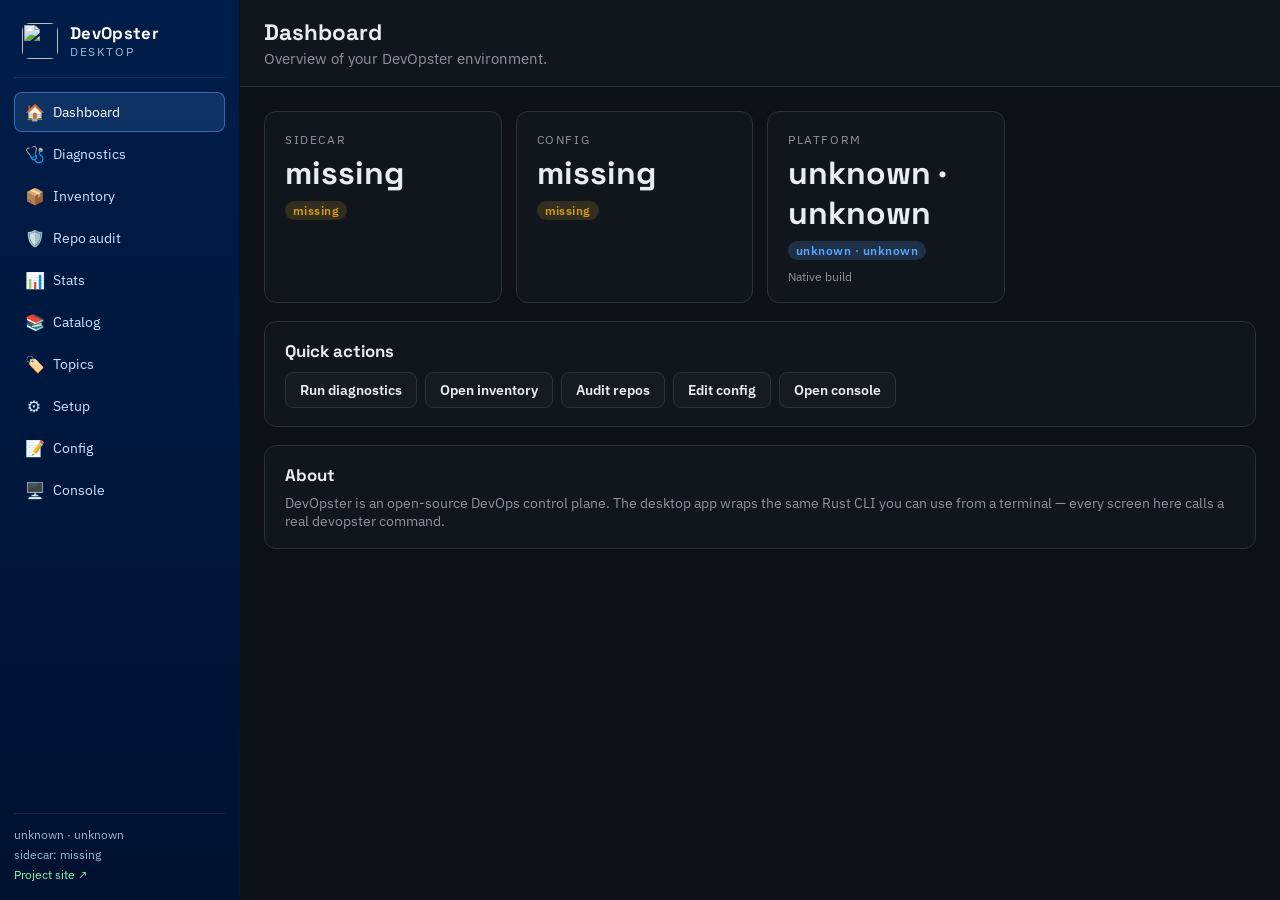
==== frontend/index.html @ a628512a "feat(desktop): real multi-screen DevOpster desktop app + per-OS bundles src-tauri/ - 6 structured Ta" ====
<!doctype html>
<html lang="en">
  <head>
    <meta charset="utf-8" />
    <meta name="viewport" content="width=device-width, initial-scale=1" />
    <title>DevOpster</title>
    <link rel="icon" href="logo.png" />
    <link rel="preconnect" href="https://fonts.googleapis.com" />
    <link rel="preconnect" href="https://fonts.gstatic.com" crossorigin />
    <link href="https://fonts.googleapis.com/css2?family=Space+Grotesk:wght@500;600;700&family=IBM+Plex+Sans:wght@400;500;600&display=swap" rel="stylesheet" />
    <link rel="stylesheet" href="styles.css" />
  </head>
  <body>
    <div id="app">
      <aside class="sidebar">
        <div class="brand">
          <img src="logo.png" alt="" />
          <div>
            <div class="brand-name">DevOpster</div>
            <div class="brand-tag">Desktop</div>
          </div>
        </div>

        <nav id="nav">
          <button class="nav" data-route="dashboard"><span>🏠</span> Dashboard</button>
          <button class="nav" data-route="diagnostics"><span>🩺</span> Diagnostics</button>
          <button class="nav" data-route="inventory"><span>📦</span> Inventory</button>
          <button class="nav" data-route="audit"><span>🛡️</span> Repo audit</button>
          <button class="nav" data-route="stats"><span>📊</span> Stats</button>
          <button class="nav" data-route="catalog"><span>📚</span> Catalog</button>
          <button class="nav" data-route="topics"><span>🏷️</span> Topics</button>
          <button class="nav" data-route="setup"><span>⚙️</span> Setup</button>
          <button class="nav" data-route="config"><span>📝</span> Config</button>
          <button class="nav" data-route="console"><span>🖥️</span> Console</button>
        </nav>

        <div class="sidebar-foot">
          <div id="env-os">os: …</div>
          <div id="env-sidecar">sidecar: …</div>
          <a href="https://cloud2br.github.io/devopster-cli/" target="_blank" rel="noopener noreferrer">Project site ↗</a>
        </div>
      </aside>

      <main id="main">
        <header class="topbar">
          <div>
            <div class="title" id="route-title">Dashboard</div>
            <div class="subtitle" id="route-sub">Overview of your DevOpster environment.</div>
          </div>
          <div class="topbar-actions" id="topbar-actions"></div>
        </header>
        <section id="view"></section>
      </main>
    </div>

    <div id="toast" class="toast"></div>

    <script type="module" src="app.js"></script>
  </body>
</html>
---- frontend/styles.css ----
:root {
  --bg: #0d1117;
  --panel: #11161d;
  --panel-2: #161b22;
  --border: #2a313a;
  --ink: #e6edf3;
  --muted: #8b949e;
  --link: #58a6ff;
  --hero: #001d4a;
  --accent: #e31b23;
  --ok: #2ea043;
  --warn: #d29922;
  --err: #f85149;
}

* { box-sizing: border-box; }
html, body { margin: 0; padding: 0; height: 100%; }
body {
  font-family: "IBM Plex Sans", system-ui, -apple-system, sans-serif;
  color: var(--ink);
  background: var(--bg);
  font-size: 14px;
  overflow: hidden;
}

#app {
  display: grid;
  grid-template-columns: 240px 1fr;
  height: 100vh;
}

/* ── Sidebar ── */
.sidebar {
  background: linear-gradient(180deg, #001d4a 0%, #00112f 100%);
  border-right: 1px solid #001538;
  display: flex;
  flex-direction: column;
  padding: 18px 14px;
  color: #cfe2ff;
}
.brand {
  display: flex;
  align-items: center;
  gap: 12px;
  padding: 4px 8px 18px;
  border-bottom: 1px solid rgba(255, 255, 255, 0.08);
}
.brand img { width: 36px; height: 36px; border-radius: 8px; }
.brand-name {
  font-family: "Space Grotesk", sans-serif;
  font-size: 1.05rem;
  font-weight: 700;
  color: #ffffff;
  letter-spacing: 0.02em;
}
.brand-tag {
  font-size: 0.72rem;
  color: #99b8d9;
  text-transform: uppercase;
  letter-spacing: 0.14em;
}

#nav {
  display: flex;
  flex-direction: column;
  gap: 2px;
  margin-top: 14px;
  flex: 1;
  overflow-y: auto;
}
.nav {
  display: flex;
  align-items: center;
  gap: 10px;
  background: transparent;
  border: 1px solid transparent;
  color: #cfe2ff;
  text-align: left;
  padding: 9px 10px;
  border-radius: 8px;
  cursor: pointer;
  font: inherit;
  transition: background 120ms ease, border-color 120ms ease;
}
.nav span { font-size: 1rem; width: 18px; text-align: center; }
.nav:hover { background: rgba(255, 255, 255, 0.06); }
.nav.active {
  background: rgba(88, 166, 255, 0.16);
  border-color: rgba(88, 166, 255, 0.5);
  color: #ffffff;
}

.sidebar-foot {
  border-top: 1px solid rgba(255, 255, 255, 0.08);
  padding-top: 12px;
  font-size: 0.78rem;
  color: #99b8d9;
  display: flex;
  flex-direction: column;
  gap: 4px;
}
.sidebar-foot a { color: #7cffb2; text-decoration: none; }
.sidebar-foot a:hover { text-decoration: underline; }

/* ── Main ── */
#main { display: flex; flex-direction: column; min-width: 0; }
.topbar {
  display: flex;
  justify-content: space-between;
  align-items: flex-end;
  padding: 18px 24px;
  border-bottom: 1px solid var(--border);
  background: var(--panel);
}
.title {
  font-family: "Space Grotesk", sans-serif;
  font-size: 1.4rem;
  font-weight: 700;
}
.subtitle { color: var(--muted); font-size: 0.92rem; margin-top: 2px; }
.topbar-actions { display: flex; gap: 8px; flex-wrap: wrap; }

#view {
  padding: 24px;
  overflow: auto;
  flex: 1;
  background: var(--bg);
}

/* ── Reusable components ── */
.btn {
  display: inline-flex;
  align-items: center;
  gap: 6px;
  padding: 8px 14px;
  border-radius: 8px;
  font: inherit;
  font-size: 0.88rem;
  font-weight: 600;
  cursor: pointer;
  border: 1px solid var(--border);
  background: var(--panel-2);
  color: var(--ink);
  transition: border-color 120ms ease, background 120ms ease;
}
.btn:hover { border-color: var(--link); }
.btn:disabled { opacity: 0.55; cursor: not-allowed; }
.btn-primary {
  background: var(--link);
  border-color: var(--link);
  color: #ffffff;
}
.btn-primary:hover { background: #4493f8; border-color: #4493f8; }
.btn-danger {
  background: var(--accent);
  border-color: var(--accent);
  color: #ffffff;
}

.card {
  background: var(--panel);
  border: 1px solid var(--border);
  border-radius: 12px;
  padding: 18px 20px;
}
.card h3 {
  margin: 0 0 8px;
  font-family: "Space Grotesk", sans-serif;
  font-size: 1.05rem;
}
.card p { margin: 0; color: var(--muted); }
.card .num {
  font-family: "Space Grotesk", sans-serif;
  font-size: 2rem;
  font-weight: 700;
}

.grid { display: grid; gap: 14px; }
.grid-3 { grid-template-columns: repeat(auto-fill, minmax(220px, 1fr)); }
.grid-2 { grid-template-columns: repeat(auto-fill, minmax(320px, 1fr)); }

.kicker {
  display: inline-block;
  font-size: 0.72rem;
  text-transform: uppercase;
  letter-spacing: 0.14em;
  color: var(--muted);
  margin-bottom: 6px;
}

.pill {
  display: inline-block;
  padding: 2px 8px;
  border-radius: 999px;
  font-size: 0.74rem;
  font-weight: 600;
  letter-spacing: 0.04em;
}
.pill-ok { background: rgba(46, 160, 67, 0.18); color: var(--ok); }
.pill-warn { background: rgba(210, 153, 34, 0.18); color: var(--warn); }
.pill-err { background: rgba(248, 81, 73, 0.16); color: var(--err); }
.pill-info { background: rgba(88, 166, 255, 0.18); color: var(--link); }

.muted { color: var(--muted); }

table.data {
  width: 100%;
  border-collapse: collapse;
  background: var(--panel);
  border: 1px solid var(--border);
  border-radius: 12px;
  overflow: hidden;
  font-size: 0.9rem;
}
table.data th, table.data td {
  text-align: left;
  padding: 10px 14px;
  border-bottom: 1px solid var(--border);
  vertical-align: top;
}
table.data th {
  background: var(--panel-2);
  font-weight: 600;
  color: var(--muted);
  text-transform: uppercase;
  font-size: 0.74rem;
  letter-spacing: 0.08em;
}
table.data tbody tr:last-child td { border-bottom: 0; }
table.data tbody tr:hover { background: rgba(88, 166, 255, 0.05); }

.input, .textarea, select.input {
  width: 100%;
  padding: 9px 12px;
  background: var(--panel-2);
  border: 1px solid var(--border);
  border-radius: 8px;
  color: var(--ink);
  font: inherit;
  font-size: 0.9rem;
}
.input:focus, .textarea:focus, select.input:focus {
  outline: none;
  border-color: var(--link);
}
.textarea {
  font-family: ui-monospace, SFMono-Regular, "JetBrains Mono", Menlo, monospace;
  font-size: 0.85rem;
  line-height: 1.55;
  min-height: 360px;
  resize: vertical;
}
label.field { display: block; margin-bottom: 12px; }
label.field > span {
  display: block;
  margin-bottom: 4px;
  color: var(--muted);
  font-size: 0.78rem;
  text-transform: uppercase;
  letter-spacing: 0.1em;
}

.toolbar {
  display: flex;
  flex-wrap: wrap;
  gap: 8px;
  align-items: center;
  margin-bottom: 14px;
}
.toolbar .input { width: auto; min-width: 220px; }
.toolbar .spacer { flex: 1; }

.console {
  background: #000a14;
  border: 1px solid var(--border);
  border-radius: 12px;
  padding: 14px 16px;
  font-family: ui-monospace, SFMono-Regular, "JetBrains Mono", Menlo, monospace;
  font-size: 0.85rem;
  line-height: 1.55;
  height: 56vh;
  overflow: auto;
  white-space: pre-wrap;
  word-break: break-word;
  color: #cfe2ff;
}
.console .err { color: #ff8b91; }
.console .ok { color: #7cffb2; }

.empty {
  border: 1px dashed var(--border);
  border-radius: 12px;
  padding: 36px;
  text-align: center;
  color: var(--muted);
}

.spinner {
  display: inline-block;
  width: 14px;
  height: 14px;
  border-radius: 50%;
  border: 2px solid var(--border);
  border-top-color: var(--link);
  animation: spin 800ms linear infinite;
  vertical-align: middle;
  margin-right: 6px;
}
@keyframes spin { to { transform: rotate(360deg); } }

.toast {
  position: fixed;
  bottom: 18px;
  right: 18px;
  background: var(--panel-2);
  border: 1px solid var(--border);
  color: var(--ink);
  padding: 10px 14px;
  border-radius: 10px;
  box-shadow: 0 12px 30px rgba(0, 0, 0, 0.45);
  font-size: 0.88rem;
  opacity: 0;
  transform: translateY(8px);
  pointer-events: none;
  transition: opacity 180ms ease, transform 180ms ease;
}
.toast.show { opacity: 1; transform: translateY(0); }
.toast.err { border-color: var(--err); color: #ffd1d3; }
.toast.ok { border-color: var(--ok); color: #b9f0c1; }
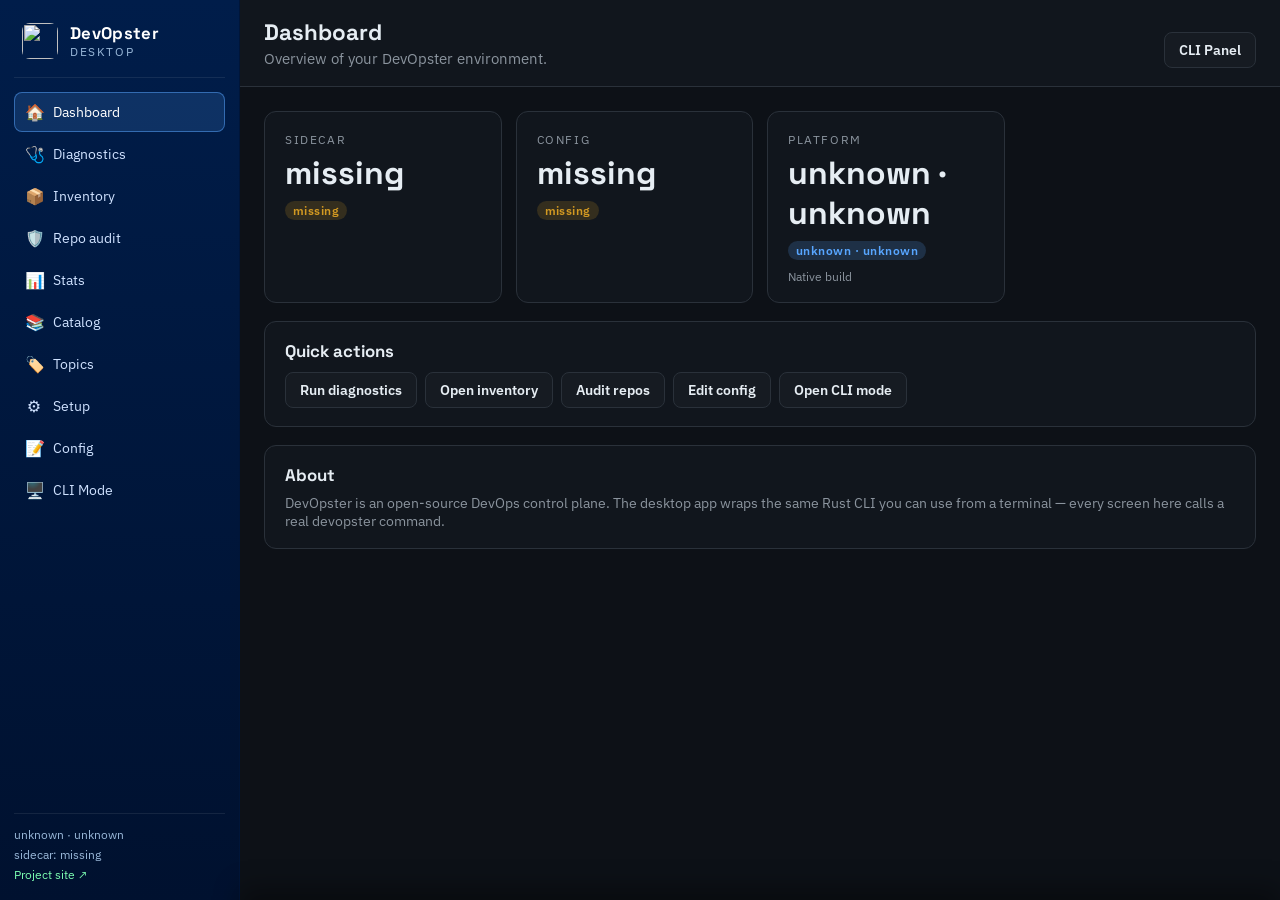
==== commit 1d179d04: "feat(gui): add global CLI panel" ====
--- a/frontend/index.html
+++ b/frontend/index.html
@@ -31,7 +31,7 @@
           <button class="nav" data-route="topics"><span>🏷️</span> Topics</button>
           <button class="nav" data-route="setup"><span>⚙️</span> Setup</button>
           <button class="nav" data-route="config"><span>📝</span> Config</button>
-          <button class="nav" data-route="console"><span>🖥️</span> Console</button>
+          <button class="nav" data-route="console"><span>🖥️</span> CLI Mode</button>
         </nav>
 
         <div class="sidebar-foot">
@@ -54,6 +54,21 @@
     </div>
 
     <div id="toast" class="toast"></div>
+    <div id="cli-drawer" class="cli-drawer" aria-hidden="true">
+      <div class="cli-drawer-header">
+        <div class="cli-drawer-title">CLI Mode</div>
+        <div class="cli-drawer-actions">
+          <button id="cli-clear" class="btn" type="button">Clear</button>
+          <button id="cli-close" class="btn" type="button">Close</button>
+        </div>
+      </div>
+      <div class="cli-drawer-toolbar">
+        <input id="cli-input" class="input" type="text" placeholder="e.g. repo audit --report-only" autocomplete="off" />
+        <button id="cli-run" class="btn btn-primary" type="button">Run</button>
+      </div>
+      <pre id="cli-output" class="console cli-console">Ready.
+</pre>
+    </div>
 
     <script type="module" src="app.js"></script>
   </body>
--- a/frontend/styles.css
+++ b/frontend/styles.css
@@ -287,6 +287,47 @@
 .console .err { color: #ff8b91; }
 .console .ok { color: #7cffb2; }
 
+.cli-drawer {
+  position: fixed;
+  left: 240px;
+  right: 0;
+  bottom: 0;
+  background: var(--panel);
+  border-top: 1px solid var(--border);
+  padding: 12px 16px 16px;
+  transform: translateY(100%);
+  transition: transform 180ms ease;
+  z-index: 40;
+  box-shadow: 0 -12px 24px rgba(0, 0, 0, 0.35);
+}
+.cli-drawer-header {
+  display: flex;
+  align-items: center;
+  justify-content: space-between;
+  margin-bottom: 8px;
+}
+.cli-drawer-title {
+  font-family: "Space Grotesk", sans-serif;
+  font-size: 1rem;
+  font-weight: 600;
+}
+.cli-drawer-actions { display: flex; gap: 8px; }
+.cli-drawer-toolbar {
+  display: flex;
+  gap: 8px;
+  align-items: center;
+  margin-bottom: 8px;
+}
+.cli-drawer-toolbar .input { flex: 1; min-width: 240px; }
+.cli-console { height: 160px; }
+
+body.cli-open .cli-drawer { transform: translateY(0); }
+body.cli-open #view { padding-bottom: 260px; }
+
+@media (max-width: 920px) {
+  .cli-drawer { left: 0; }
+}
+
 .empty {
   border: 1px dashed var(--border);
   border-radius: 12px;
